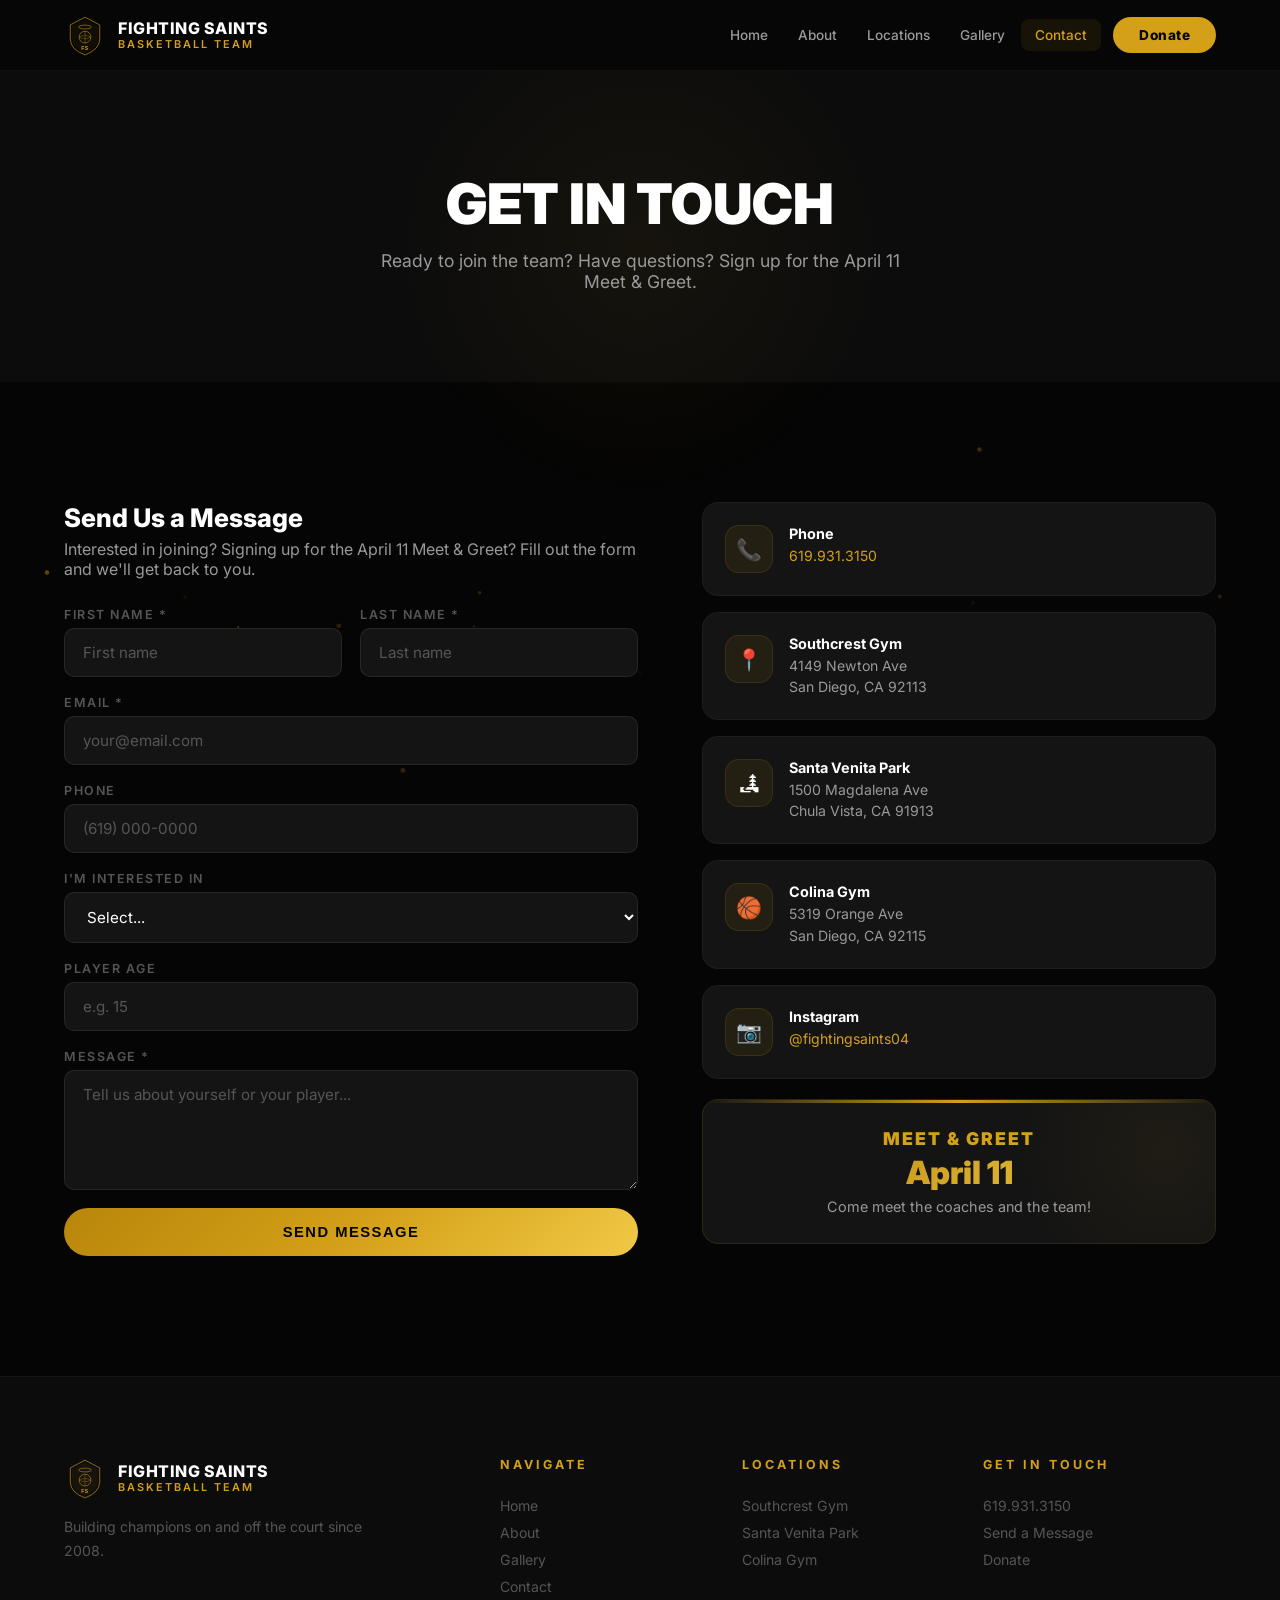
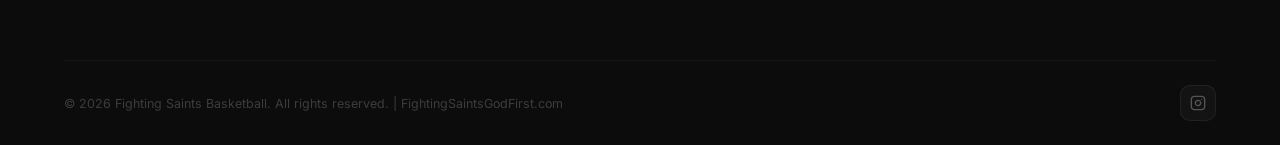
==== contact.html @ 71bada48 "Fighting Saints Basketball website" ====
<!DOCTYPE html>
<html lang="en">
<head>
  <meta charset="UTF-8">
  <meta name="viewport" content="width=device-width, initial-scale=1.0">
  <title>Contact | Fighting Saints Basketball</title>
  <link rel="preconnect" href="https://fonts.googleapis.com">
  <link rel="preconnect" href="https://fonts.gstatic.com" crossorigin>
  <link href="https://fonts.googleapis.com/css2?family=Inter:wght@400;500;600;700;800;900&display=swap" rel="stylesheet">
  <link rel="stylesheet" href="css/styles.css">
  <link rel="icon" href="images/logo-nav.svg" type="image/svg+xml">
</head>
<body>
  <canvas id="particles"></canvas>

  <header class="header">
    <nav class="nav">
      <a href="index.html" class="logo">
        <img src="images/logo-nav.svg" alt="Fighting Saints" class="logo-img">
        <div class="logo-text">Fighting Saints<span>Basketball Team</span></div>
      </a>
      <div class="nav-links">
        <a href="index.html">Home</a>
        <a href="index.html#about">About</a>
        <a href="index.html#locations">Locations</a>
        <a href="gallery.html">Gallery</a>
        <a href="contact.html" class="active">Contact</a>
        <a href="donate.html" class="btn-donate">Donate</a>
      </div>
      <button class="menu-toggle" aria-label="Menu"><span></span><span></span><span></span></button>
    </nav>
  </header>

  <section class="page-hero">
    <h1>Get in Touch</h1>
    <p>Ready to join the team? Have questions? Sign up for the April 11 Meet &amp; Greet.</p>
  </section>

  <section class="section">
    <div class="container">
      <div class="contact-grid">
        <div class="reveal-left">
          <h3 style="font-size:1.6rem; font-weight:800; margin-bottom:6px;">Send Us a Message</h3>
          <p style="color:var(--gray); margin-bottom:28px;">Interested in joining? Signing up for the April 11 Meet &amp; Greet? Fill out the form and we'll get back to you.</p>
          <form class="contact-form">
            <div class="form-row">
              <div class="form-group"><label for="firstName">First Name *</label><input type="text" id="firstName" name="firstName" required placeholder="First name"></div>
              <div class="form-group"><label for="lastName">Last Name *</label><input type="text" id="lastName" name="lastName" required placeholder="Last name"></div>
            </div>
            <div class="form-group"><label for="email">Email *</label><input type="email" id="email" name="email" required placeholder="your@email.com"></div>
            <div class="form-group"><label for="phone">Phone</label><input type="tel" id="phone" name="phone" placeholder="(619) 000-0000"></div>
            <div class="form-group">
              <label for="subject">I'm Interested In</label>
              <select id="subject" name="subject">
                <option value="">Select...</option>
                <option value="meetgreet">April 11 Meet &amp; Greet</option>
                <option value="tryout">Player Tryouts</option>
                <option value="volunteer">Volunteering / Coaching</option>
                <option value="donate">Donations</option>
                <option value="other">Other</option>
              </select>
            </div>
            <div class="form-group"><label for="playerAge">Player Age</label><input type="number" id="playerAge" name="playerAge" min="5" max="19" placeholder="e.g. 15"></div>
            <div class="form-group"><label for="message">Message *</label><textarea id="message" name="message" required placeholder="Tell us about yourself or your player..."></textarea></div>
            <button type="submit" class="btn btn-gold" style="width:100%;">Send Message</button>
          </form>
        </div>
        <div class="reveal-right">
          <div class="contact-cards">
            <div class="contact-card"><div class="contact-icon">&#128222;</div><div><h4>Phone</h4><p><a href="tel:6199313150" style="color:var(--gold);">619.931.3150</a></p></div></div>
            <div class="contact-card"><div class="contact-icon">&#128205;</div><div><h4>Southcrest Gym</h4><p>4149 Newton Ave<br>San Diego, CA 92113</p></div></div>
            <div class="contact-card"><div class="contact-icon">&#127966;</div><div><h4>Santa Venita Park</h4><p>1500 Magdalena Ave<br>Chula Vista, CA 91913</p></div></div>
            <div class="contact-card"><div class="contact-icon">&#127936;</div><div><h4>Colina Gym</h4><p>5319 Orange Ave<br>San Diego, CA 92115</p></div></div>
            <div class="contact-card"><div class="contact-icon">&#128247;</div><div><h4>Instagram</h4><p><a href="https://www.instagram.com/fightingsaints04" target="_blank" rel="noopener" style="color:var(--gold);">@fightingsaints04</a></p></div></div>
          </div>
          <div class="meet-greet reveal" style="margin-top:20px; padding:28px;">
            <h3 style="font-size:1.1rem;">Meet &amp; Greet</h3>
            <div class="date-big" style="font-size:2rem;">April 11</div>
            <p class="details" style="margin:8px 0 0; font-size:0.9rem;">Come meet the coaches and the team!</p>
          </div>
        </div>
      </div>
    </div>
  </section>

  <footer class="footer">
    <div class="container">
      <div class="footer-grid">
        <div class="footer-brand">
          <a href="index.html" class="logo"><img src="images/logo-nav.svg" alt="Fighting Saints" class="logo-img"><div class="logo-text">Fighting Saints<span>Basketball Team</span></div></a>
          <p style="margin-top:16px;">Building champions on and off the court since 2008.</p>
        </div>
        <div class="footer-col"><h4>Navigate</h4><a href="index.html">Home</a><a href="index.html#about">About</a><a href="gallery.html">Gallery</a><a href="contact.html">Contact</a></div>
        <div class="footer-col"><h4>Locations</h4><a href="index.html#locations">Southcrest Gym</a><a href="index.html#locations">Santa Venita Park</a><a href="index.html#locations">Colina Gym</a></div>
        <div class="footer-col"><h4>Get in Touch</h4><a href="tel:6199313150">619.931.3150</a><a href="contact.html">Send a Message</a><a href="donate.html">Donate</a></div>
      </div>
      <div class="footer-bottom">
        <p>&copy; 2026 Fighting Saints Basketball. All rights reserved. | FightingSaintsGodFirst.com</p>
        <div class="social-links"><a href="https://www.instagram.com/fightingsaints04" target="_blank" rel="noopener" aria-label="Instagram"><svg width="16" height="16" viewBox="0 0 24 24" fill="none" stroke="currentColor" stroke-width="2" stroke-linecap="round" stroke-linejoin="round"><rect x="2" y="2" width="20" height="20" rx="5"/><path d="M16 11.37A4 4 0 1 1 12.63 8 4 4 0 0 1 16 11.37z"/><line x1="17.5" y1="6.5" x2="17.51" y2="6.5"/></svg></a></div>
      </div>
    </div>
  </footer>

  <div class="lightbox"><div class="lightbox-close">&times;</div><div class="lightbox-content"></div></div>
  <script src="js/main.js"></script>
</body>
</html>
---- css/styles.css ----
/* ===== RESET & VARIABLES ===== */
*, *::before, *::after { margin: 0; padding: 0; box-sizing: border-box; }

:root {
  --black: #050505;
  --black-2: #0c0c0c;
  --black-3: #141414;
  --black-card: #111111;
  --gold: #d4a017;
  --gold-light: #f0c946;
  --gold-dark: #b8860b;
  --gold-glow: rgba(212,160,23,0.35);
  --gold-subtle: rgba(212,160,23,0.08);
  --white: #ffffff;
  --gray: #999;
  --gray-dark: #555;
  --radius: 16px;
  --radius-sm: 10px;
  --transition: all 0.35s cubic-bezier(.4,0,.2,1);
}

html { scroll-behavior: smooth; font-size: 16px; }

body {
  font-family: 'Inter', system-ui, -apple-system, sans-serif;
  color: var(--white);
  background: var(--black);
  overflow-x: hidden;
  -webkit-font-smoothing: antialiased;
}

a { text-decoration: none; color: inherit; transition: var(--transition); }
ul { list-style: none; }
img { max-width: 100%; height: auto; display: block; }
.container { max-width: 1200px; margin: 0 auto; padding: 0 24px; }

/* ===== PARTICLE CANVAS ===== */
#particles {
  position: fixed;
  top: 0; left: 0;
  width: 100%; height: 100%;
  z-index: 0;
  pointer-events: none;
}

/* ===== HEADER ===== */
.header {
  position: fixed; top: 0; left: 0; width: 100%; z-index: 1000;
  background: rgba(5,5,5,0.7);
  backdrop-filter: blur(24px);
  -webkit-backdrop-filter: blur(24px);
  border-bottom: 1px solid rgba(212,160,23,0.06);
  transition: var(--transition);
}
.header.scrolled {
  background: rgba(5,5,5,0.95);
  border-bottom-color: rgba(212,160,23,0.15);
  box-shadow: 0 4px 30px rgba(0,0,0,0.5);
}

.nav {
  display: flex; align-items: center; justify-content: space-between;
  padding: 14px 24px; max-width: 1200px; margin: 0 auto;
}

.logo { display: flex; align-items: center; gap: 12px; }
.logo-img {
  width: 42px; height: 42px; border-radius: 0;
  object-fit: contain; border: none;
}
.logo-text {
  font-size: 1rem; font-weight: 800; color: var(--white);
  letter-spacing: 0.5px; text-transform: uppercase; line-height: 1.2;
}
.logo-text span { color: var(--gold); display: block; font-size: 0.68rem; letter-spacing: 2px; font-weight: 600; }

.nav-links { display: flex; align-items: center; gap: 2px; }
.nav-links a {
  color: rgba(255,255,255,0.6); padding: 8px 14px; border-radius: 8px;
  font-weight: 500; font-size: 0.85rem; transition: var(--transition);
}
.nav-links a:hover, .nav-links a.active { color: var(--gold); background: var(--gold-subtle); }
.nav-links .btn-donate {
  background: var(--gold); color: var(--black); font-weight: 800;
  padding: 10px 26px; border-radius: 50px; margin-left: 10px; letter-spacing: 0.5px;
}
.nav-links .btn-donate:hover {
  background: var(--gold-light); transform: translateY(-2px);
  box-shadow: 0 4px 25px var(--gold-glow);
}

.menu-toggle {
  display: none; flex-direction: column; gap: 5px;
  background: none; border: none; cursor: pointer; padding: 8px; z-index: 1001;
}
.menu-toggle span { width: 24px; height: 2px; background: var(--gold); border-radius: 2px; transition: var(--transition); }

/* ===== HERO WITH VIDEO ===== */
.hero {
  position: relative; min-height: 100vh;
  display: flex; align-items: center; justify-content: center;
  text-align: center; overflow: hidden;
}

.hero-video-wrap {
  position: absolute; inset: 0; z-index: 0;
}
.hero-video {
  width: 100%; height: 100%;
  object-fit: cover;
  filter: brightness(0.35) contrast(1.15) saturate(0.7);
  will-change: transform;
}
.hero-video-overlay {
  position: absolute; inset: 0;
  background:
    linear-gradient(180deg, rgba(5,5,5,0.4) 0%, rgba(5,5,5,0.1) 30%, rgba(5,5,5,0.15) 60%, rgba(5,5,5,0.8) 90%, var(--black) 100%),
    radial-gradient(ellipse at center, transparent 40%, rgba(5,5,5,0.3) 100%);
}

.hero-content {
  position: relative; z-index: 2;
  padding: 130px 24px 100px; max-width: 850px;
}

/* Hero top line */
.hero-top-line {
  display: flex; align-items: center; justify-content: center; gap: 16px;
  margin-bottom: 28px;
}
.hero-line { width: 40px; height: 1px; background: var(--gold); opacity: 0.4; }
.hero-est {
  font-size: 0.72rem; font-weight: 600; color: var(--gold);
  letter-spacing: 4px; text-transform: uppercase; opacity: 0.7;
}

.hero-logo {
  width: 180px; height: 180px; border-radius: 0;
  object-fit: contain; margin: 0 auto 20px;
  border: none;
  filter: drop-shadow(0 0 40px rgba(212,160,23,0.15));
}

.hero h1 {
  font-size: clamp(2.6rem, 6vw, 4.5rem); font-weight: 900;
  line-height: 0.95; margin-bottom: 20px;
  text-transform: uppercase; letter-spacing: -2px;
  color: var(--white);
}
.hero-h1-sub {
  display: block; font-size: 0.28em; font-weight: 500;
  letter-spacing: 8px; color: rgba(255,255,255,0.4);
  margin-bottom: 8px; text-transform: uppercase;
}
.hero-saints {
  background: linear-gradient(135deg, var(--gold-dark), var(--gold-light));
  -webkit-background-clip: text; -webkit-text-fill-color: transparent; background-clip: text;
}

.hero-sub {
  font-size: 1.05rem; color: rgba(255,255,255,0.5);
  max-width: 540px; margin: 0 auto 32px; line-height: 1.7;
  font-weight: 400;
}

/* Hero event pill */
.hero-event {
  display: inline-block; margin-bottom: 36px;
  background: rgba(255,255,255,0.04);
  border: 1px solid rgba(255,255,255,0.08);
  border-radius: var(--radius); padding: 18px 36px;
  backdrop-filter: blur(10px);
}
.hero-event-label {
  font-size: 0.6rem; font-weight: 700; color: var(--gray-dark);
  letter-spacing: 3px; text-transform: uppercase; margin-bottom: 4px;
}
.hero-event-name { font-size: 1rem; font-weight: 700; color: var(--white); }
.hero-event-date {
  font-size: 1.4rem; font-weight: 900;
  background: linear-gradient(135deg, var(--gold-dark), var(--gold-light));
  -webkit-background-clip: text; -webkit-text-fill-color: transparent; background-clip: text;
}

.hero-buttons { display: flex; gap: 16px; justify-content: center; flex-wrap: wrap; }

/* Scroll indicator */
.scroll-indicator {
  position: absolute; bottom: 40px; left: 50%; transform: translateX(-50%);
  z-index: 3; display: flex; flex-direction: column; align-items: center; gap: 8px;
}
.scroll-indicator span { font-size: 0.7rem; color: var(--gray-dark); letter-spacing: 3px; text-transform: uppercase; }
.scroll-line {
  width: 1px; height: 50px; background: linear-gradient(to bottom, var(--gold), transparent);
  animation: scrollPulse 2s ease-in-out infinite;
}
@keyframes scrollPulse {
  0%,100% { opacity: 0.3; height: 40px; }
  50% { opacity: 1; height: 55px; }
}

/* ===== BUTTONS ===== */
.btn {
  display: inline-flex; align-items: center; justify-content: center; gap: 8px;
  padding: 16px 38px; border-radius: 50px; font-weight: 700; font-size: 0.92rem;
  cursor: pointer; border: none; transition: var(--transition);
  text-transform: uppercase; letter-spacing: 1.5px; white-space: nowrap;
  position: relative; overflow: hidden;
}
.btn::before {
  content: ''; position: absolute; top: 0; left: -100%;
  width: 100%; height: 100%;
  background: linear-gradient(90deg, transparent, rgba(255,255,255,0.15), transparent);
  transition: left 0.5s;
}
.btn:hover::before { left: 100%; }

.btn-gold { background: linear-gradient(135deg, var(--gold-dark), var(--gold), var(--gold-light)); color: var(--black); }
.btn-gold:hover { transform: translateY(-3px); box-shadow: 0 8px 40px var(--gold-glow); }
.btn-outline { background: transparent; color: var(--white); border: 2px solid rgba(255,255,255,0.2); }
.btn-outline:hover { border-color: var(--gold); color: var(--gold); transform: translateY(-3px); }
.btn-white { background: var(--white); color: var(--black); }
.btn-white:hover { transform: translateY(-3px); box-shadow: 0 8px 30px rgba(255,255,255,0.15); }
.btn-sm { padding: 12px 28px; font-size: 0.82rem; }

/* ===== SECTIONS ===== */
.section { padding: 120px 0; position: relative; z-index: 1; }
.section-dark { background: var(--black-2); }

.section-header { text-align: center; margin-bottom: 72px; }
.section-label {
  display: inline-block; color: var(--gold); font-weight: 700;
  font-size: 0.75rem; letter-spacing: 5px; text-transform: uppercase; margin-bottom: 14px;
}
.section-header h2 {
  font-size: clamp(2.2rem, 4.5vw, 3.2rem); font-weight: 900;
  margin-bottom: 16px; line-height: 1.1; text-transform: uppercase;
}
.section-header p { font-size: 1.05rem; color: var(--gray); max-width: 580px; margin: 0 auto; }

/* ===== PHOTO MARQUEE (infinite scroll) ===== */
.marquee-section { padding: 80px 0; overflow: hidden; position: relative; z-index: 1; }
.marquee-track {
  display: flex; gap: 16px; width: max-content;
  animation: marquee 40s linear infinite;
  will-change: transform;
}
.marquee-track:hover { animation-play-state: paused; }

@keyframes marquee {
  0% { transform: translateX(0); }
  100% { transform: translateX(-50%); }
}

.marquee-item {
  width: 320px; height: 220px; border-radius: var(--radius);
  overflow: hidden; flex-shrink: 0; position: relative;
  border: 1px solid rgba(255,255,255,0.05);
}
.marquee-item img {
  width: 100%; height: 100%; object-fit: cover;
  transition: transform 0.6s ease;
}
.marquee-item:hover img { transform: scale(1.08); }
.marquee-item::after {
  content: ''; position: absolute; inset: 0;
  background: linear-gradient(to top, rgba(0,0,0,0.5), transparent 60%);
  opacity: 0; transition: var(--transition);
}
.marquee-item:hover::after { opacity: 1; }

/* Second marquee - reverse direction */
.marquee-track-reverse { animation-direction: reverse; }

/* ===== MEET & GREET ===== */
.meet-greet {
  background: var(--black-3); border: 1px solid rgba(212,160,23,0.12);
  border-radius: var(--radius); padding: 56px 48px; text-align: center;
  position: relative; overflow: hidden;
}
.meet-greet::before {
  content: ''; position: absolute; top: 0; left: 0;
  width: 100%; height: 3px;
  background: linear-gradient(90deg, transparent, var(--gold), transparent);
}
.meet-greet::after {
  content: ''; position: absolute; top: -100px; right: -100px;
  width: 300px; height: 300px;
  background: radial-gradient(circle, rgba(212,160,23,0.06), transparent 70%);
}
.meet-greet h3 {
  font-size: 1.6rem; font-weight: 900; color: var(--gold);
  text-transform: uppercase; margin-bottom: 6px; letter-spacing: 2px;
}
.meet-greet .date-big {
  font-size: clamp(2.5rem, 5vw, 4rem); font-weight: 900; line-height: 1.1;
  background: linear-gradient(135deg, var(--gold-dark), var(--gold-light));
  -webkit-background-clip: text; -webkit-text-fill-color: transparent; background-clip: text;
}
.meet-greet .details { color: var(--gray); font-size: 1.05rem; margin: 16px 0 32px; }

.countdown { display: flex; gap: 14px; justify-content: center; margin-bottom: 36px; flex-wrap: wrap; }
.countdown-item {
  background: rgba(212,160,23,0.05); border: 1px solid rgba(212,160,23,0.12);
  border-radius: 14px; padding: 18px 24px; min-width: 90px;
  transition: var(--transition);
}
.countdown-item:hover { border-color: rgba(212,160,23,0.3); background: rgba(212,160,23,0.08); }
.countdown-item .number { font-size: 2.4rem; font-weight: 900; color: var(--gold); line-height: 1; }
.countdown-item .unit { font-size: 0.65rem; color: var(--gray-dark); text-transform: uppercase; letter-spacing: 3px; margin-top: 6px; }

/* ===== STATS BAR ===== */
.stats-bar {
  display: grid; grid-template-columns: repeat(4, 1fr); gap: 1px;
  background: rgba(212,160,23,0.08); border-radius: var(--radius);
  overflow: hidden; border: 1px solid rgba(212,160,23,0.1);
}
.stat-item {
  padding: 40px 24px; text-align: center; background: var(--black-2);
  transition: var(--transition);
}
.stat-item:hover { background: var(--black-3); }
.stat-number {
  font-size: 2.8rem; font-weight: 900; color: var(--gold); line-height: 1;
  background: linear-gradient(135deg, var(--gold-dark), var(--gold-light));
  -webkit-background-clip: text; -webkit-text-fill-color: transparent; background-clip: text;
}
.stat-label { font-size: 0.72rem; color: var(--gray); text-transform: uppercase; letter-spacing: 3px; margin-top: 8px; }

/* ===== LOCATION CARDS ===== */
.locations-grid { display: grid; grid-template-columns: repeat(3, 1fr); gap: 20px; }
.location-card {
  background: var(--black-card); border: 1px solid rgba(255,255,255,0.04);
  border-radius: var(--radius); padding: 36px; transition: var(--transition);
  position: relative; overflow: hidden;
}
.location-card::before {
  content: ''; position: absolute; top: 0; left: 0;
  width: 100%; height: 3px; background: var(--gold);
  transform: scaleX(0); transform-origin: left; transition: transform 0.5s ease;
}
.location-card:hover::before { transform: scaleX(1); }
.location-card:hover { border-color: rgba(212,160,23,0.15); transform: translateY(-6px); box-shadow: 0 20px 60px rgba(0,0,0,0.4); }
.location-card::after {
  content: ''; position: absolute; top: -80px; right: -80px;
  width: 200px; height: 200px;
  background: radial-gradient(circle, rgba(212,160,23,0.04), transparent 70%);
  opacity: 0; transition: var(--transition);
}
.location-card:hover::after { opacity: 1; }

.location-badge {
  display: inline-block; padding: 5px 14px; border-radius: 50px;
  font-size: 0.68rem; font-weight: 700; text-transform: uppercase; letter-spacing: 1.5px; margin-bottom: 18px;
}
.badge-indoor { background: rgba(212,160,23,0.1); color: var(--gold); border: 1px solid rgba(212,160,23,0.15); }
.badge-outdoor { background: rgba(76,175,80,0.1); color: #66bb6a; border: 1px solid rgba(76,175,80,0.15); }
.location-card h3 { font-size: 1.35rem; font-weight: 800; margin-bottom: 10px; }
.location-card .address { color: var(--gray); font-size: 0.92rem; margin-bottom: 20px; line-height: 1.7; }
.location-card .map-link {
  color: var(--gold); font-weight: 600; font-size: 0.88rem;
  display: inline-flex; align-items: center; gap: 6px;
}
.location-card .map-link:hover { color: var(--gold-light); gap: 10px; }

/* ===== FOUNDER CARD ===== */
.founder-card {
  max-width: 700px; margin: 0 auto;
  background: var(--black-card); border: 1px solid rgba(255,255,255,0.06);
  border-radius: var(--radius); overflow: hidden;
  position: relative; transition: var(--transition);
}
.founder-card::before {
  content: ''; position: absolute; top: 0; left: 0; width: 100%; height: 3px;
  background: linear-gradient(90deg, transparent, var(--gold), transparent);
}
.founder-card:hover { border-color: rgba(212,160,23,0.15); box-shadow: 0 20px 60px rgba(0,0,0,0.3); }
.founder-card-inner { padding: 48px; display: flex; align-items: center; justify-content: space-between; gap: 32px; flex-wrap: wrap; }
.founder-card-text { flex: 1; min-width: 260px; }
.founder-card-text .section-label { text-align: left; }
.founder-card-text h2 { font-size: 2rem; font-weight: 900; text-transform: uppercase; margin-bottom: 4px; }
.founder-title { color: var(--gold); font-weight: 600; font-size: 0.95rem; margin-bottom: 16px; letter-spacing: 1px; }
.founder-card-text p { color: var(--gray); font-size: 0.95rem; line-height: 1.8; }
.founder-ig-btn {
  display: inline-flex; align-items: center; gap: 10px;
  background: linear-gradient(135deg, #833ab4, #fd1d1d, #fcb045);
  color: var(--white); font-weight: 700; font-size: 0.88rem;
  padding: 14px 28px; border-radius: 50px;
  letter-spacing: 0.5px; transition: var(--transition); white-space: nowrap;
  box-shadow: 0 4px 20px rgba(131,58,180,0.3);
}
.founder-ig-btn:hover { transform: translateY(-3px) scale(1.03); box-shadow: 0 8px 30px rgba(131,58,180,0.4); }

/* ===== PASSION BANNER ===== */
.passion-banner-section {
  position: relative;
  z-index: 1;
  background: var(--black);
}
.passion-clean {
  text-align: center;
  padding: 80px 24px 0;
}
.passion-solo-img {
  max-width: 620px;
  width: 85%;
  margin: 0 auto;
  display: block;
  filter: drop-shadow(0 0 60px rgba(212,160,23,0.12));
}
.passion-text {
  background: var(--black);
  padding: 36px 0 60px;
  text-align: center;
}
.passion-quote {
  font-size: 1.05rem;
  color: rgba(255,255,255,0.5);
  line-height: 1.9;
  max-width: 650px;
  margin: 0 auto;
  font-style: italic;
}
.passion-quote strong {
  color: var(--gold);
  font-style: normal;
  font-weight: 700;
}

/* ===== FOUNDER PHOTO ===== */
.founder-card-photo {
  width: 100px; height: 100px;
  border-radius: 50%;
  overflow: hidden;
  border: 2px solid rgba(212,160,23,0.3);
  flex-shrink: 0;
}
.founder-card-photo img {
  width: 100%; height: 100%;
  object-fit: cover;
  object-position: top center;
}

/* ===== VISION / MISSION ===== */
.vm-grid { display: grid; grid-template-columns: 1fr 1fr; gap: 24px; }
.vm-card {
  background: var(--black-card); border: 1px solid rgba(255,255,255,0.04);
  border-radius: var(--radius); padding: 44px; transition: var(--transition);
  position: relative; overflow: hidden;
}
.vm-card::before {
  content: ''; position: absolute; top: 0; left: 0; width: 4px; height: 100%;
  background: linear-gradient(to bottom, var(--gold), transparent);
}
.vm-card:hover { border-color: rgba(212,160,23,0.15); transform: translateY(-4px); }
.vm-card h3 { font-size: 1.3rem; font-weight: 800; color: var(--gold); margin-bottom: 16px; text-transform: uppercase; letter-spacing: 2px; }
.vm-card p { color: var(--gray); font-size: 1rem; line-height: 1.9; }

/* ===== GALLERY ===== */
.gallery-section { margin-bottom: 80px; }
.gallery-section:last-child { margin-bottom: 0; }
.gallery-title {
  font-size: 1.4rem; font-weight: 800; margin-bottom: 24px;
  padding-left: 20px; border-left: 3px solid var(--gold); text-transform: uppercase; letter-spacing: 1px;
}
.gallery-grid {
  display: grid; grid-template-columns: repeat(auto-fill, minmax(300px, 1fr)); gap: 14px;
}
.gallery-item {
  position: relative; border-radius: var(--radius); overflow: hidden;
  aspect-ratio: 4/3; cursor: pointer; border: 1px solid rgba(255,255,255,0.04);
  transition: var(--transition);
}
.gallery-item:hover { border-color: rgba(212,160,23,0.2); transform: scale(1.02); z-index: 2; box-shadow: 0 20px 50px rgba(0,0,0,0.5); }
.gallery-item img { width: 100%; height: 100%; object-fit: cover; transition: transform 0.6s ease; }
.gallery-item:hover img { transform: scale(1.1); }
.gallery-item::after {
  content: ''; position: absolute; inset: 0;
  background: linear-gradient(to top, rgba(0,0,0,0.6), transparent 60%);
  opacity: 0; transition: var(--transition);
}
.gallery-item:hover::after { opacity: 1; }
.gallery-item .zoom-icon {
  position: absolute; bottom: 16px; right: 16px; z-index: 2;
  width: 40px; height: 40px; background: rgba(212,160,23,0.9);
  border-radius: 50%; display: flex; align-items: center; justify-content: center;
  opacity: 0; transform: scale(0.7); transition: var(--transition);
}
.gallery-item:hover .zoom-icon { opacity: 1; transform: scale(1); }

/* Video items */
.gallery-item-video { position: relative; aspect-ratio: 4/3; border-radius: var(--radius); overflow: hidden; border: 1px solid rgba(255,255,255,0.04); }
.gallery-item-video video { width: 100%; height: 100%; object-fit: cover; }
.play-overlay {
  position: absolute; inset: 0; display: flex; align-items: center; justify-content: center;
  background: rgba(0,0,0,0.35); cursor: pointer; transition: var(--transition);
}
.play-overlay:hover { background: rgba(0,0,0,0.15); }
.play-circle {
  width: 68px; height: 68px; background: rgba(212,160,23,0.9);
  border-radius: 50%; display: flex; align-items: center; justify-content: center;
  transition: var(--transition); box-shadow: 0 0 30px rgba(212,160,23,0.3);
}
.play-circle::after {
  content: ''; width: 0; height: 0; border-style: solid;
  border-width: 11px 0 11px 19px; border-color: transparent transparent transparent var(--black); margin-left: 4px;
}
.play-overlay:hover .play-circle { transform: scale(1.15); background: var(--gold); box-shadow: 0 0 50px var(--gold-glow); }

/* ===== TESTIMONIAL / QUOTE ===== */
.quote-section {
  padding: 100px 0; text-align: center; position: relative; z-index: 1;
  background: linear-gradient(180deg, var(--black-2), var(--black));
}
.quote-mark { font-size: 6rem; color: rgba(212,160,23,0.15); line-height: 1; font-family: Georgia, serif; }
.quote-text {
  font-size: clamp(1.3rem, 2.5vw, 1.8rem); font-weight: 300;
  color: rgba(255,255,255,0.7); max-width: 750px; margin: -20px auto 20px;
  line-height: 1.7; font-style: italic;
}
.quote-author { color: var(--gold); font-weight: 700; font-size: 1rem; }

/* ===== DONATE ===== */
.donate-grid { display: grid; grid-template-columns: repeat(3, 1fr); gap: 20px; max-width: 900px; margin: 0 auto; }
.donate-card {
  background: var(--black-card); border: 1px solid rgba(255,255,255,0.04);
  border-radius: var(--radius); padding: 44px 28px; text-align: center;
  transition: var(--transition); position: relative;
}
.donate-card:hover { border-color: rgba(212,160,23,0.2); transform: translateY(-8px); box-shadow: 0 20px 60px rgba(0,0,0,0.4); }
.donate-card.featured { border-color: var(--gold); }
.donate-card.featured::before {
  content: 'POPULAR'; position: absolute; top: -11px; left: 50%; transform: translateX(-50%);
  background: linear-gradient(135deg, var(--gold-dark), var(--gold-light)); color: var(--black);
  padding: 4px 22px; border-radius: 50px; font-size: 0.65rem; font-weight: 800; letter-spacing: 2px;
}
.donate-amount {
  font-size: 3.2rem; font-weight: 900; margin-bottom: 6px;
  background: linear-gradient(135deg, var(--gold-dark), var(--gold-light));
  -webkit-background-clip: text; -webkit-text-fill-color: transparent; background-clip: text;
}
.donate-card h3 { font-size: 1.05rem; font-weight: 700; margin-bottom: 12px; text-transform: uppercase; letter-spacing: 1px; }
.donate-card p { color: var(--gray); font-size: 0.88rem; margin-bottom: 28px; line-height: 1.6; }

/* ===== CTA BANNER ===== */
.cta-banner {
  background: linear-gradient(135deg, var(--gold-dark), var(--gold), var(--gold-light));
  border-radius: var(--radius); padding: 60px 52px;
  display: flex; align-items: center; justify-content: space-between; gap: 40px;
  position: relative; overflow: hidden;
}
.cta-banner::before {
  content: ''; position: absolute; top: -50%; right: -20%;
  width: 400px; height: 400px; background: rgba(255,255,255,0.08);
  border-radius: 50%; filter: blur(40px);
}
.cta-banner h3 { font-size: 2rem; font-weight: 900; color: var(--black); text-transform: uppercase; margin-bottom: 8px; position: relative; }
.cta-banner p { color: rgba(0,0,0,0.55); font-size: 1.05rem; max-width: 500px; position: relative; }

/* ===== CONTACT ===== */
.contact-grid { display: grid; grid-template-columns: 1fr 1fr; gap: 64px; }
.contact-form { display: flex; flex-direction: column; gap: 18px; }
.form-group { display: flex; flex-direction: column; gap: 6px; }
.form-group label { font-weight: 600; font-size: 0.78rem; color: var(--gray-dark); text-transform: uppercase; letter-spacing: 1.5px; }
.form-group input, .form-group textarea, .form-group select {
  padding: 14px 18px; border: 1px solid rgba(255,255,255,0.08);
  border-radius: var(--radius-sm); font-size: 0.95rem; font-family: inherit;
  transition: var(--transition); background: var(--black-3); color: var(--white);
}
.form-group input:focus, .form-group textarea:focus, .form-group select:focus {
  outline: none; border-color: var(--gold); box-shadow: 0 0 0 3px rgba(212,160,23,0.08);
}
.form-group input::placeholder, .form-group textarea::placeholder { color: var(--gray-dark); }
.form-group textarea { resize: vertical; min-height: 120px; }
.form-group select option { background: var(--black-3); }
.form-row { display: grid; grid-template-columns: 1fr 1fr; gap: 18px; }

.contact-cards { display: flex; flex-direction: column; gap: 16px; }
.contact-card {
  display: flex; gap: 16px; padding: 22px;
  background: var(--black-3); border: 1px solid rgba(255,255,255,0.04);
  border-radius: var(--radius); transition: var(--transition);
}
.contact-card:hover { border-color: rgba(212,160,23,0.15); }
.contact-icon {
  width: 48px; height: 48px; background: var(--gold-subtle);
  border: 1px solid rgba(212,160,23,0.12); border-radius: 14px;
  display: flex; align-items: center; justify-content: center; font-size: 1.3rem; flex-shrink: 0;
}
.contact-card h4 { font-size: 0.9rem; font-weight: 700; margin-bottom: 3px; }
.contact-card p { color: var(--gray); font-size: 0.88rem; line-height: 1.5; }

/* ===== PAGE HERO ===== */
.page-hero {
  padding: 170px 24px 90px; text-align: center;
  background: var(--black-2); position: relative;
}
.page-hero::before {
  content: ''; position: absolute; top: 0; left: 50%; transform: translateX(-50%);
  width: 500px; height: 500px;
  background: radial-gradient(circle, rgba(212,160,23,0.05), transparent 70%);
}
.page-hero h1 { font-size: clamp(2.2rem, 5vw, 3.5rem); font-weight: 900; text-transform: uppercase; position: relative; }
.page-hero p { font-size: 1.1rem; color: var(--gray); max-width: 550px; margin: 12px auto 0; position: relative; }

/* ===== FOOTER ===== */
.footer { background: var(--black-2); border-top: 1px solid rgba(255,255,255,0.04); padding: 80px 0 0; position: relative; z-index: 1; }
.footer-grid { display: grid; grid-template-columns: 2fr 1fr 1fr 1.2fr; gap: 48px; margin-bottom: 60px; }
.footer-brand { max-width: 320px; }
.footer-brand .logo { margin-bottom: 16px; }
.footer-brand p { color: var(--gray-dark); font-size: 0.88rem; line-height: 1.7; }
.footer-col h4 { color: var(--gold); font-size: 0.78rem; font-weight: 700; margin-bottom: 20px; text-transform: uppercase; letter-spacing: 3px; }
.footer-col a { display: block; padding: 5px 0; font-size: 0.88rem; color: var(--gray-dark); }
.footer-col a:hover { color: var(--gold); padding-left: 6px; }
.footer-bottom {
  border-top: 1px solid rgba(255,255,255,0.04); padding: 24px 0;
  display: flex; justify-content: space-between; align-items: center;
  font-size: 0.78rem; color: rgba(255,255,255,0.2);
}
.social-links { display: flex; gap: 10px; }
.social-links a {
  width: 36px; height: 36px; background: rgba(255,255,255,0.03);
  border: 1px solid rgba(255,255,255,0.06); border-radius: 10px;
  display: flex; align-items: center; justify-content: center; color: var(--gray-dark);
}
.social-links a:hover { background: var(--gold); border-color: var(--gold); color: var(--black); transform: translateY(-3px); }

/* ===== LIGHTBOX ===== */
.lightbox {
  display: none; position: fixed; inset: 0;
  background: rgba(0,0,0,0.96); z-index: 2000;
  align-items: center; justify-content: center; padding: 40px; cursor: pointer;
}
.lightbox.active { display: flex; }
.lightbox img, .lightbox video { max-width: 92vw; max-height: 88vh; object-fit: contain; border-radius: var(--radius); }
.lightbox-close {
  position: absolute; top: 20px; right: 28px; font-size: 2rem; color: var(--white);
  cursor: pointer; width: 48px; height: 48px; display: flex; align-items: center; justify-content: center;
  border-radius: 50%; background: rgba(255,255,255,0.06); transition: var(--transition);
}
.lightbox-close:hover { background: var(--gold); color: var(--black); }

/* ===== INSTAGRAM EMBED ===== */
.instagram-media {
  box-shadow: 0 10px 40px rgba(0,0,0,0.4) !important;
  margin: 0 auto !important;
}
.instagram-media iframe {
  border-radius: 16px !important;
}

/* ===== SCROLL REVEAL ===== */
.reveal { opacity: 0; transform: translateY(30px); transition: opacity 0.5s ease, transform 0.5s ease; }
.reveal.visible { opacity: 1; transform: translateY(0); }
.reveal-left { opacity: 0; transform: translateX(-30px); transition: opacity 0.5s ease, transform 0.5s ease; }
.reveal-left.visible { opacity: 1; transform: translateX(0); }
.reveal-right { opacity: 0; transform: translateX(30px); transition: opacity 0.5s ease, transform 0.5s ease; }
.reveal-right.visible { opacity: 1; transform: translateX(0); }
.reveal-scale { opacity: 0; transform: scale(0.95); transition: opacity 0.5s ease, transform 0.5s ease; }
.reveal-scale.visible { opacity: 1; transform: scale(1); }

/* Stagger children */
.stagger > * { transition-delay: calc(var(--i, 0) * 0.1s); }

/* ===== RESPONSIVE ===== */
@media (max-width: 968px) {
  .nav-links {
    position: fixed; top: 0; right: -100%; width: 280px; height: 100vh;
    background: var(--black); border-left: 1px solid rgba(212,160,23,0.1);
    flex-direction: column; align-items: flex-start; padding: 90px 28px 32px;
    transition: right 0.35s ease; z-index: 1000;
  }
  .nav-links.open { right: 0; }
  .nav-links a { width: 100%; padding: 14px 16px; font-size: 1rem; border-bottom: 1px solid rgba(255,255,255,0.03); }
  .nav-links .btn-donate { margin-left: 0; margin-top: 16px; width: 100%; text-align: center; }
  .menu-toggle { display: flex; }
  .founder-card-inner { flex-direction: column; text-align: center; padding: 36px 28px; }
  .founder-card-text .section-label { text-align: center; }
  .contact-grid { grid-template-columns: 1fr; gap: 48px; }
  .footer-grid { grid-template-columns: 1fr 1fr; gap: 32px; }
  .cta-banner { flex-direction: column; text-align: center; padding: 40px 28px; }
  .vm-grid { grid-template-columns: 1fr; }
  .form-row { grid-template-columns: 1fr; }
  .locations-grid { grid-template-columns: 1fr; }
  .stats-bar { grid-template-columns: repeat(2, 1fr); }
  .donate-grid { grid-template-columns: 1fr; max-width: 400px; }
  .marquee-item { width: 260px; height: 180px; }
  .passion-clean { padding: 50px 16px 0; }
  .passion-solo-img { max-width: 420px; }
  .passion-text { padding: 24px 0 40px; }
  .passion-quote { font-size: 0.95rem; }
  .hero h1 { font-size: 2.4rem; }
}

@media (max-width: 600px) {
  .section { padding: 80px 0; }
  .hero-content { padding: 120px 16px 80px; }
  .hero h1 { font-size: 2.6rem; letter-spacing: -1px; }
  .hero-h1-sub { font-size: 0.32em; letter-spacing: 4px; }
  .hero-logo { width: 130px; height: 130px; }
  .hero-event { padding: 14px 24px; }
  .hero-event-date { font-size: 1.1rem; }
  .hero-top-line .hero-line { width: 24px; }
  .meet-greet { padding: 36px 24px; }
  .meet-greet .date-big { font-size: 2rem; }
  .countdown-item { min-width: 68px; padding: 14px 16px; }
  .countdown-item .number { font-size: 1.7rem; }
  .footer-grid { grid-template-columns: 1fr; }
  .footer-bottom { flex-direction: column; gap: 16px; text-align: center; }
  .founder-card-inner { padding: 28px 20px; }
  .gallery-grid { grid-template-columns: 1fr 1fr; gap: 8px; }
  .stats-bar { grid-template-columns: 1fr 1fr; }
  .scroll-indicator { display: none; }
}
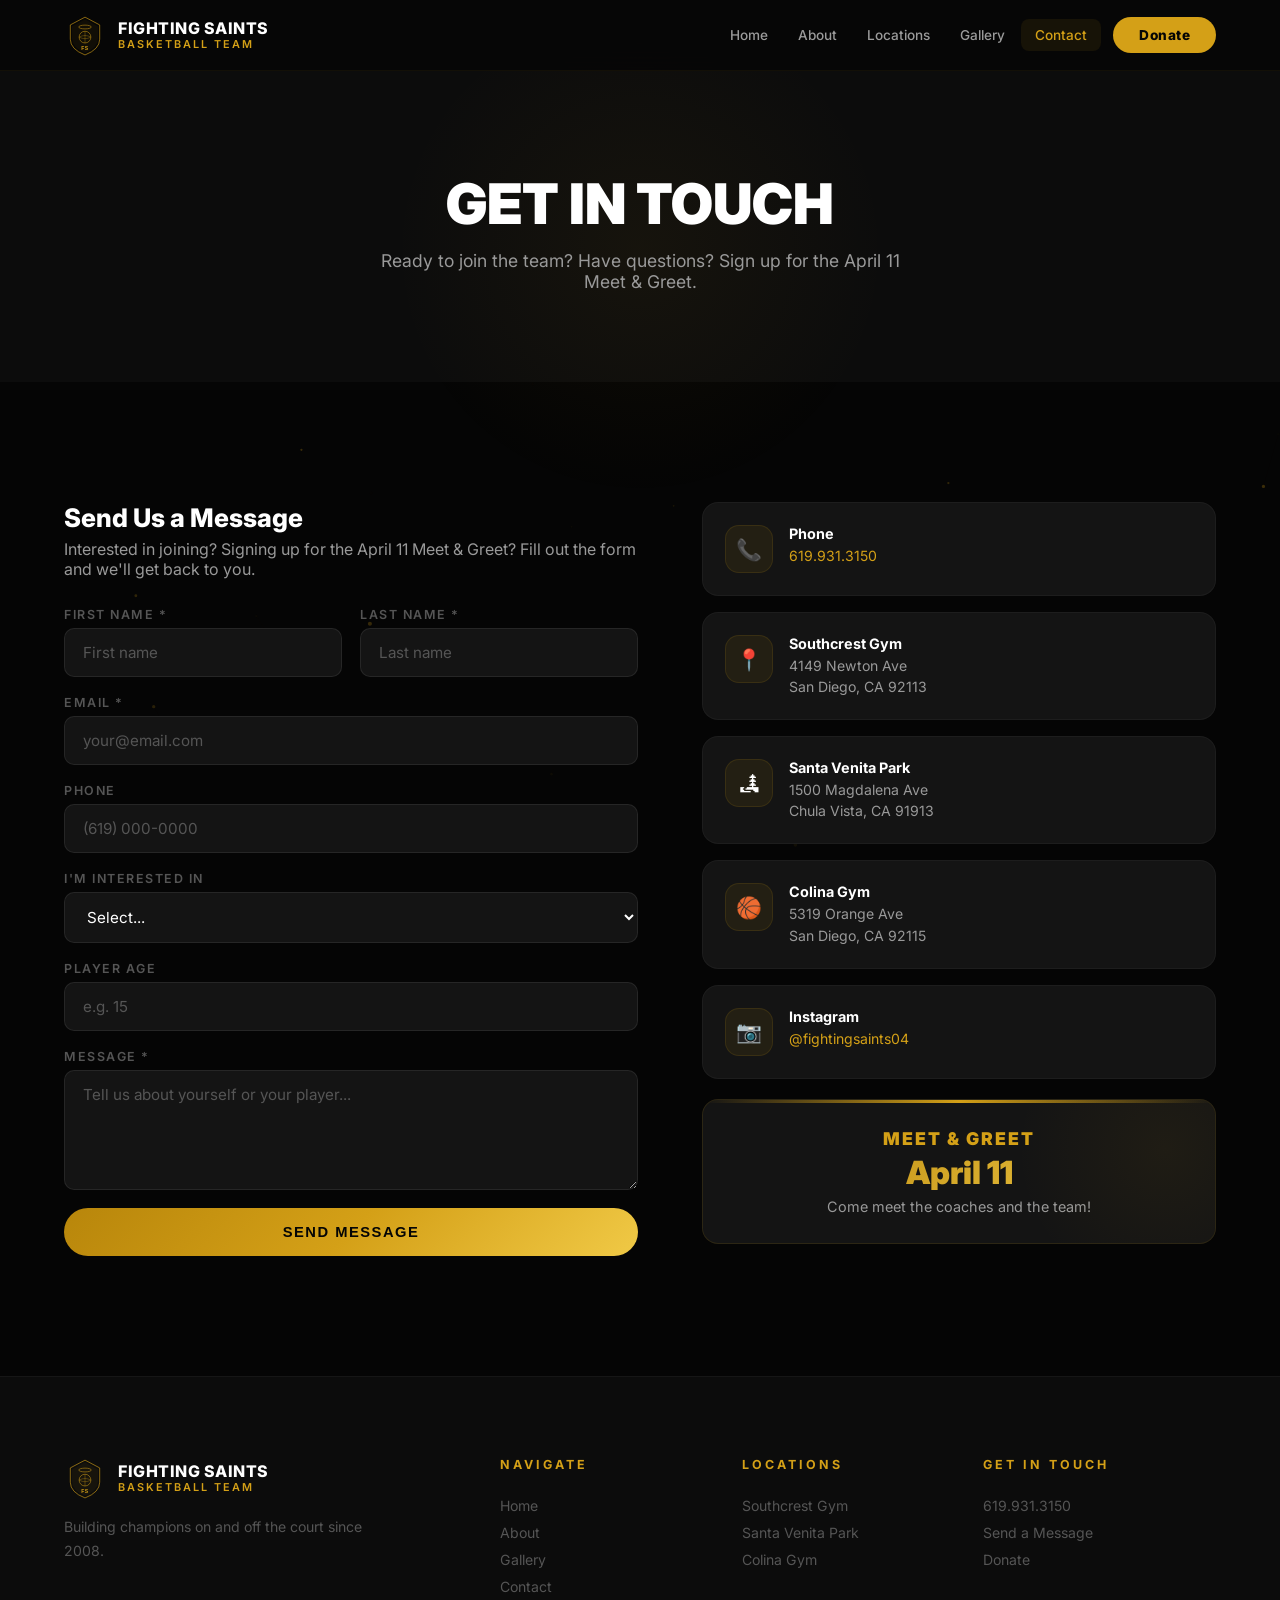
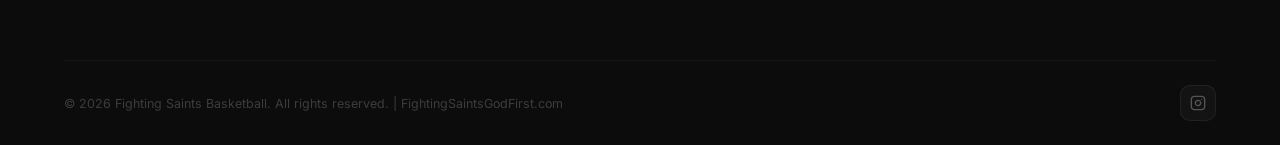
==== commit 6a426f0e: "Fix QR code with proper library, update email to karla.nash2@gmail.com, add photo submission to cont" ====
--- a/contact.html
+++ b/contact.html
@@ -53,6 +53,7 @@
               <label for="subject">I'm Interested In</label>
               <select id="subject" name="subject">
                 <option value="">Select...</option>
+                <option value="photos">Share Photos / Videos</option>
                 <option value="meetgreet">April 11 Meet &amp; Greet</option>
                 <option value="tryout">Player Tryouts</option>
                 <option value="volunteer">Volunteering / Coaching</option>
--- a/css/styles.css
+++ b/css/styles.css
@@ -647,6 +647,46 @@
 }
 .instagram-media iframe {
   border-radius: 16px !important;
+}
+
+/* ===== QR CODE BANNER ===== */
+.qr-banner {
+  display: flex; align-items: center; justify-content: space-between; gap: 48px;
+  background: var(--black-card); border: 1px solid rgba(212,160,23,0.12);
+  border-radius: var(--radius); padding: 56px 52px;
+  position: relative; overflow: hidden;
+}
+.qr-banner::before {
+  content: ''; position: absolute; top: 0; left: 0;
+  width: 100%; height: 3px;
+  background: linear-gradient(90deg, transparent, var(--gold), transparent);
+}
+.qr-banner::after {
+  content: ''; position: absolute; bottom: -80px; left: -80px;
+  width: 250px; height: 250px;
+  background: radial-gradient(circle, rgba(212,160,23,0.06), transparent 70%);
+}
+.qr-content { flex: 1; position: relative; z-index: 1; }
+.qr-icon { font-size: 2.4rem; margin-bottom: 12px; }
+.qr-heading {
+  font-size: clamp(1.8rem, 3vw, 2.4rem); font-weight: 900;
+  text-transform: uppercase; margin-bottom: 14px; line-height: 1.1;
+}
+.qr-desc { color: var(--gray); font-size: 1rem; line-height: 1.8; max-width: 480px; margin-bottom: 24px; }
+.qr-code-wrap {
+  flex-shrink: 0; text-align: center;
+  background: var(--white); border-radius: var(--radius);
+  padding: 20px; position: relative; z-index: 1;
+}
+#qr-code { display: block; margin: 0 auto; }
+.qr-scan-text {
+  color: var(--black); font-size: 0.72rem; font-weight: 700;
+  text-transform: uppercase; letter-spacing: 2px; margin-top: 12px;
+}
+
+@media (max-width: 968px) {
+  .qr-banner { flex-direction: column; text-align: center; padding: 40px 28px; }
+  .qr-desc { margin: 0 auto 24px; }
 }
 
 /* ===== SCROLL REVEAL ===== */
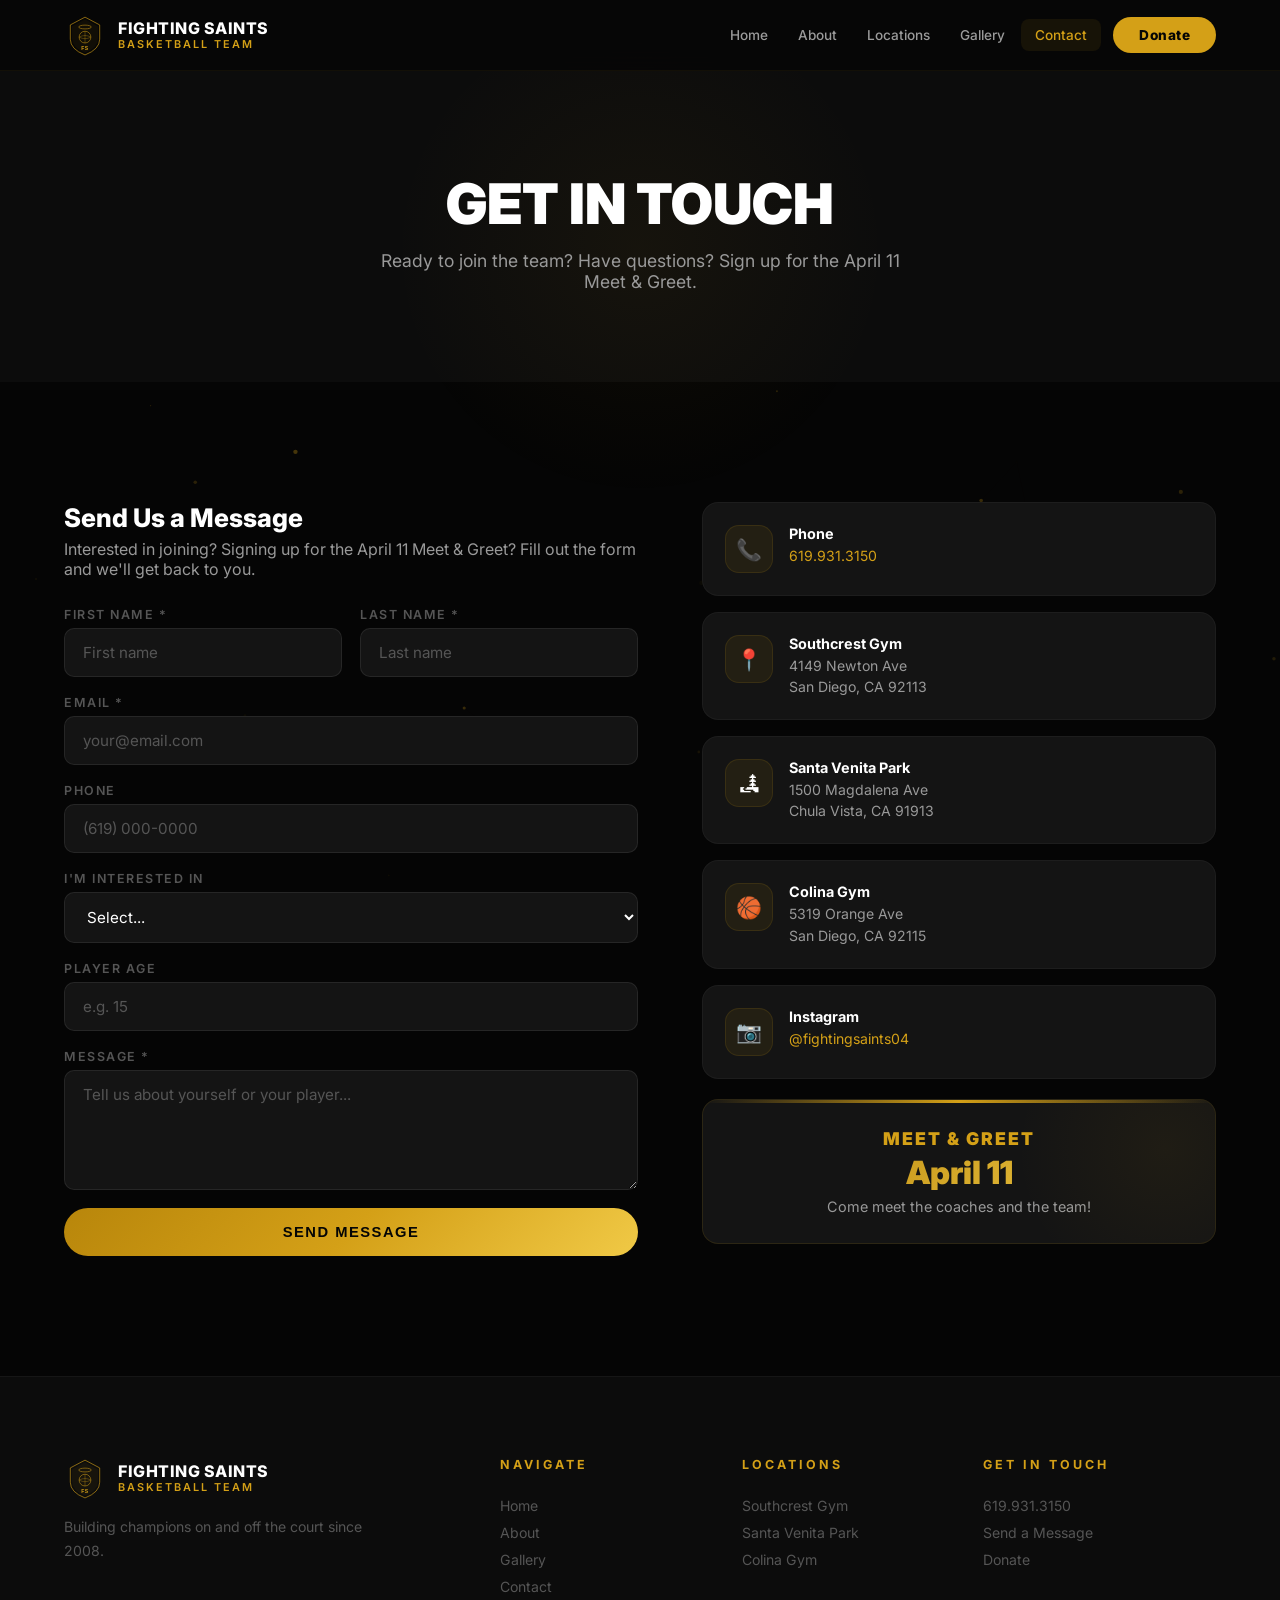
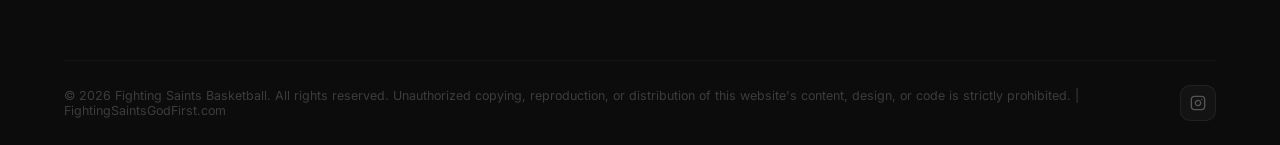
==== commit 8b927581: "Add copy protection and copyright notice Co-Authored-By: Claude Opus 4.6 <noreply@anthropic.com>" ====
--- a/contact.html
+++ b/contact.html
@@ -96,7 +96,7 @@
         <div class="footer-col"><h4>Get in Touch</h4><a href="tel:6199313150">619.931.3150</a><a href="contact.html">Send a Message</a><a href="donate.html">Donate</a></div>
       </div>
       <div class="footer-bottom">
-        <p>&copy; 2026 Fighting Saints Basketball. All rights reserved. | FightingSaintsGodFirst.com</p>
+        <p>&copy; 2026 Fighting Saints Basketball. All rights reserved. Unauthorized copying, reproduction, or distribution of this website's content, design, or code is strictly prohibited. | FightingSaintsGodFirst.com</p>
         <div class="social-links"><a href="https://www.instagram.com/fightingsaints04" target="_blank" rel="noopener" aria-label="Instagram"><svg width="16" height="16" viewBox="0 0 24 24" fill="none" stroke="currentColor" stroke-width="2" stroke-linecap="round" stroke-linejoin="round"><rect x="2" y="2" width="20" height="20" rx="5"/><path d="M16 11.37A4 4 0 1 1 12.63 8 4 4 0 0 1 16 11.37z"/><line x1="17.5" y1="6.5" x2="17.51" y2="6.5"/></svg></a></div>
       </div>
     </div>
--- a/css/styles.css
+++ b/css/styles.css
@@ -93,7 +93,10 @@
   display: none; flex-direction: column; gap: 5px;
   background: none; border: none; cursor: pointer; padding: 8px; z-index: 1001;
 }
-.menu-toggle span { width: 24px; height: 2px; background: var(--gold); border-radius: 2px; transition: var(--transition); }
+.menu-toggle span { width: 24px; height: 2px; background: var(--gold); border-radius: 2px; transition: var(--transition); display: block; }
+.nav-links.open ~ .menu-toggle span:nth-child(1) { transform: rotate(45deg) translate(5px, 5px); }
+.nav-links.open ~ .menu-toggle span:nth-child(2) { opacity: 0; }
+.nav-links.open ~ .menu-toggle span:nth-child(3) { transform: rotate(-45deg) translate(5px, -5px); }
 
 /* ===== HERO WITH VIDEO ===== */
 .hero {
@@ -640,13 +643,41 @@
 }
 .lightbox-close:hover { background: var(--gold); color: var(--black); }
 
-/* ===== INSTAGRAM EMBED ===== */
-.instagram-media {
-  box-shadow: 0 10px 40px rgba(0,0,0,0.4) !important;
-  margin: 0 auto !important;
-}
-.instagram-media iframe {
-  border-radius: 16px !important;
+/* ===== INSTAGRAM CARD ===== */
+.ig-card-wrap { display: flex; justify-content: center; }
+.ig-card {
+  display: block; max-width: 500px; width: 100%;
+  background: var(--black-card); border: 1px solid rgba(255,255,255,0.06);
+  border-radius: var(--radius); overflow: hidden;
+  transition: var(--transition); text-decoration: none;
+}
+.ig-card:hover { border-color: rgba(212,160,23,0.2); transform: translateY(-4px); box-shadow: 0 20px 60px rgba(0,0,0,0.4); }
+.ig-card-header {
+  display: flex; align-items: center; gap: 12px;
+  padding: 18px 20px; border-bottom: 1px solid rgba(255,255,255,0.04);
+}
+.ig-avatar {
+  width: 44px; height: 44px; border-radius: 50%;
+  background: linear-gradient(135deg, #833ab4, #fd1d1d, #fcb045);
+  padding: 2px; flex-shrink: 0;
+}
+.ig-avatar img { width: 100%; height: 100%; border-radius: 50%; object-fit: contain; background: var(--black-card); }
+.ig-user-info { flex: 1; }
+.ig-username { font-size: 0.92rem; font-weight: 700; color: var(--white); }
+.ig-handle { font-size: 0.78rem; color: var(--gray); }
+.ig-follow-btn {
+  background: linear-gradient(135deg, #833ab4, #fd1d1d, #fcb045);
+  color: var(--white); font-size: 0.78rem; font-weight: 700;
+  padding: 8px 22px; border-radius: 8px; letter-spacing: 0.5px;
+}
+.ig-card-grid { display: grid; grid-template-columns: repeat(3, 1fr); gap: 2px; }
+.ig-thumb { aspect-ratio: 1; overflow: hidden; }
+.ig-thumb img { width: 100%; height: 100%; object-fit: cover; transition: transform 0.4s ease; }
+.ig-card:hover .ig-thumb img { transform: scale(1.05); }
+.ig-card-footer {
+  display: flex; align-items: center; justify-content: center; gap: 10px;
+  padding: 16px 20px; color: var(--gold); font-size: 0.85rem; font-weight: 600;
+  border-top: 1px solid rgba(255,255,255,0.04);
 }
 
 /* ===== QR CODE BANNER ===== */
@@ -730,25 +761,77 @@
   .passion-text { padding: 24px 0 40px; }
   .passion-quote { font-size: 0.95rem; }
   .hero h1 { font-size: 2.4rem; }
+  .qr-banner { flex-direction: column; text-align: center; padding: 40px 28px; }
+  .qr-desc { margin: 0 auto 24px; }
+  .ig-card { max-width: 100%; }
 }
 
 @media (max-width: 600px) {
   .section { padding: 80px 0; }
+  .container { padding: 0 16px; }
   .hero-content { padding: 120px 16px 80px; }
-  .hero h1 { font-size: 2.6rem; letter-spacing: -1px; }
+  .hero h1 { font-size: 2.2rem; letter-spacing: -1px; }
   .hero-h1-sub { font-size: 0.32em; letter-spacing: 4px; }
-  .hero-logo { width: 130px; height: 130px; }
-  .hero-event { padding: 14px 24px; }
+  .hero-logo { width: 110px; height: 110px; }
+  .hero-sub { font-size: 0.92rem; margin-bottom: 24px; }
+  .hero-event { padding: 14px 20px; }
+  .hero-event-name { font-size: 0.88rem; }
   .hero-event-date { font-size: 1.1rem; }
   .hero-top-line .hero-line { width: 24px; }
-  .meet-greet { padding: 36px 24px; }
-  .meet-greet .date-big { font-size: 2rem; }
-  .countdown-item { min-width: 68px; padding: 14px 16px; }
-  .countdown-item .number { font-size: 1.7rem; }
-  .footer-grid { grid-template-columns: 1fr; }
+  .hero-buttons { flex-direction: column; gap: 12px; }
+  .hero-buttons .btn { width: 100%; }
+  .meet-greet { padding: 32px 20px; }
+  .meet-greet h3 { font-size: 1.2rem; }
+  .meet-greet .date-big { font-size: 1.8rem; }
+  .meet-greet .details { font-size: 0.92rem; }
+  .countdown { gap: 8px; }
+  .countdown-item { min-width: 62px; padding: 12px 10px; }
+  .countdown-item .number { font-size: 1.5rem; }
+  .countdown-item .unit { font-size: 0.58rem; letter-spacing: 2px; }
+  .section-header { margin-bottom: 48px; }
+  .section-header h2 { font-size: 1.8rem; }
+  .section-header p { font-size: 0.92rem; }
+  .qr-banner { padding: 32px 20px; gap: 32px; }
+  .qr-heading { font-size: 1.5rem; }
+  .qr-desc { font-size: 0.88rem; }
+  .qr-code-wrap { padding: 16px; }
+  #qr-code svg { width: 150px !important; height: 150px !important; }
+  .passion-clean { padding: 40px 16px 0; }
+  .passion-solo-img { max-width: 300px; width: 90%; }
+  .passion-text { padding: 20px 0 40px; }
+  .passion-quote { font-size: 0.88rem; line-height: 1.8; }
+  .stats-bar { grid-template-columns: 1fr 1fr; }
+  .stat-item { padding: 28px 16px; }
+  .stat-number { font-size: 2rem; }
+  .stat-label { font-size: 0.65rem; }
+  .vm-card { padding: 32px 24px; }
+  .vm-card h3 { font-size: 1.1rem; }
+  .vm-card p { font-size: 0.92rem; }
+  .founder-card { max-width: 100%; }
+  .founder-card-inner { padding: 28px 20px; gap: 20px; }
+  .founder-card-text h2 { font-size: 1.6rem; }
+  .founder-card-text p { font-size: 0.88rem; }
+  .founder-ig-btn { font-size: 0.82rem; padding: 12px 22px; }
+  .quote-section { padding: 60px 0; }
+  .quote-mark { font-size: 4rem; }
+  .quote-text { font-size: 1.1rem; }
+  .ig-card-header { padding: 14px 16px; }
+  .ig-card-footer { padding: 14px 16px; font-size: 0.78rem; }
+  .location-card { padding: 28px 24px; }
+  .location-card h3 { font-size: 1.15rem; }
+  .gallery-grid { grid-template-columns: 1fr 1fr; gap: 8px; }
+  .gallery-item { border-radius: 10px; }
+  .cta-banner { padding: 32px 24px; }
+  .cta-banner h3 { font-size: 1.4rem; }
+  .cta-banner p { font-size: 0.92rem; }
+  .marquee-item { width: 220px; height: 150px; }
+  .footer-grid { grid-template-columns: 1fr; gap: 28px; }
   .footer-bottom { flex-direction: column; gap: 16px; text-align: center; }
-  .founder-card-inner { padding: 28px 20px; }
-  .gallery-grid { grid-template-columns: 1fr 1fr; gap: 8px; }
-  .stats-bar { grid-template-columns: 1fr 1fr; }
+  .page-hero { padding: 140px 16px 60px; }
+  .page-hero h1 { font-size: 2rem; }
+  .page-hero p { font-size: 0.95rem; }
+  .donate-card { padding: 32px 20px; }
+  .donate-amount { font-size: 2.4rem; }
   .scroll-indicator { display: none; }
-}
+  .lightbox { padding: 16px; }
+}
